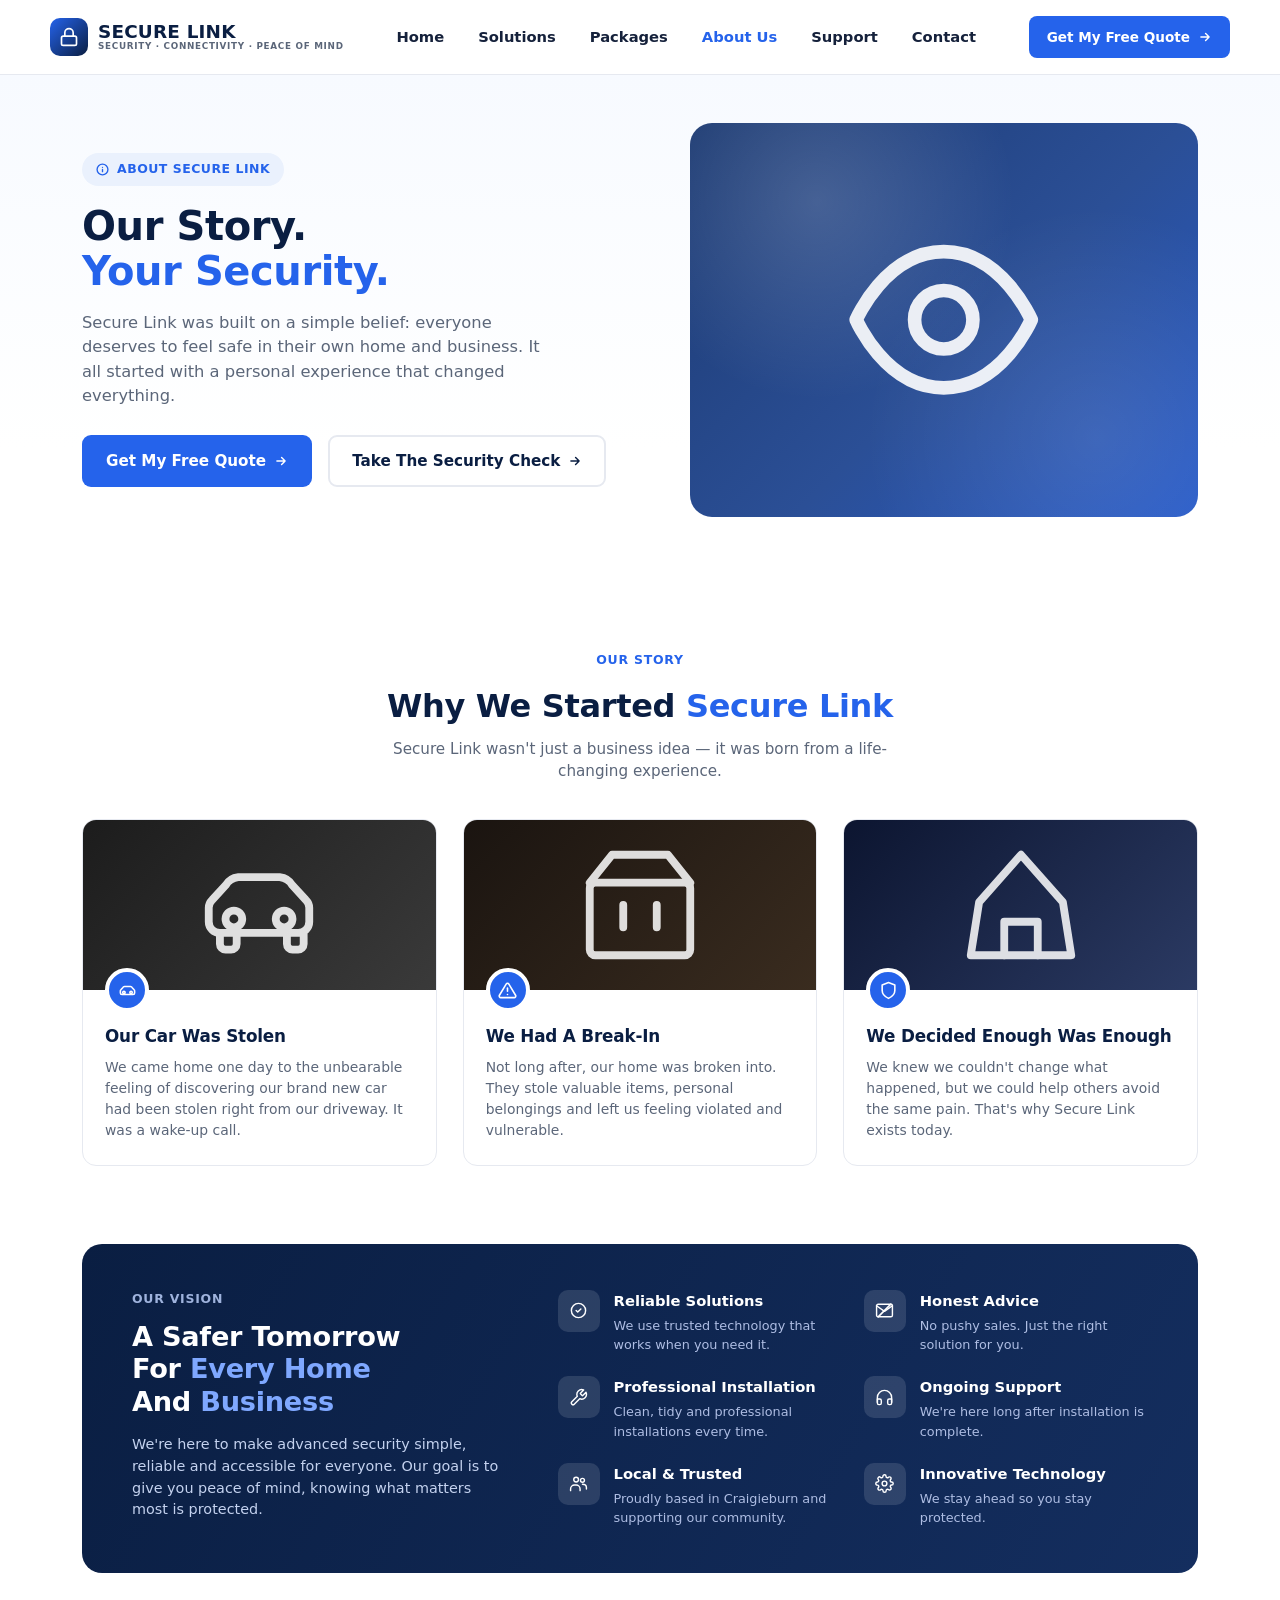
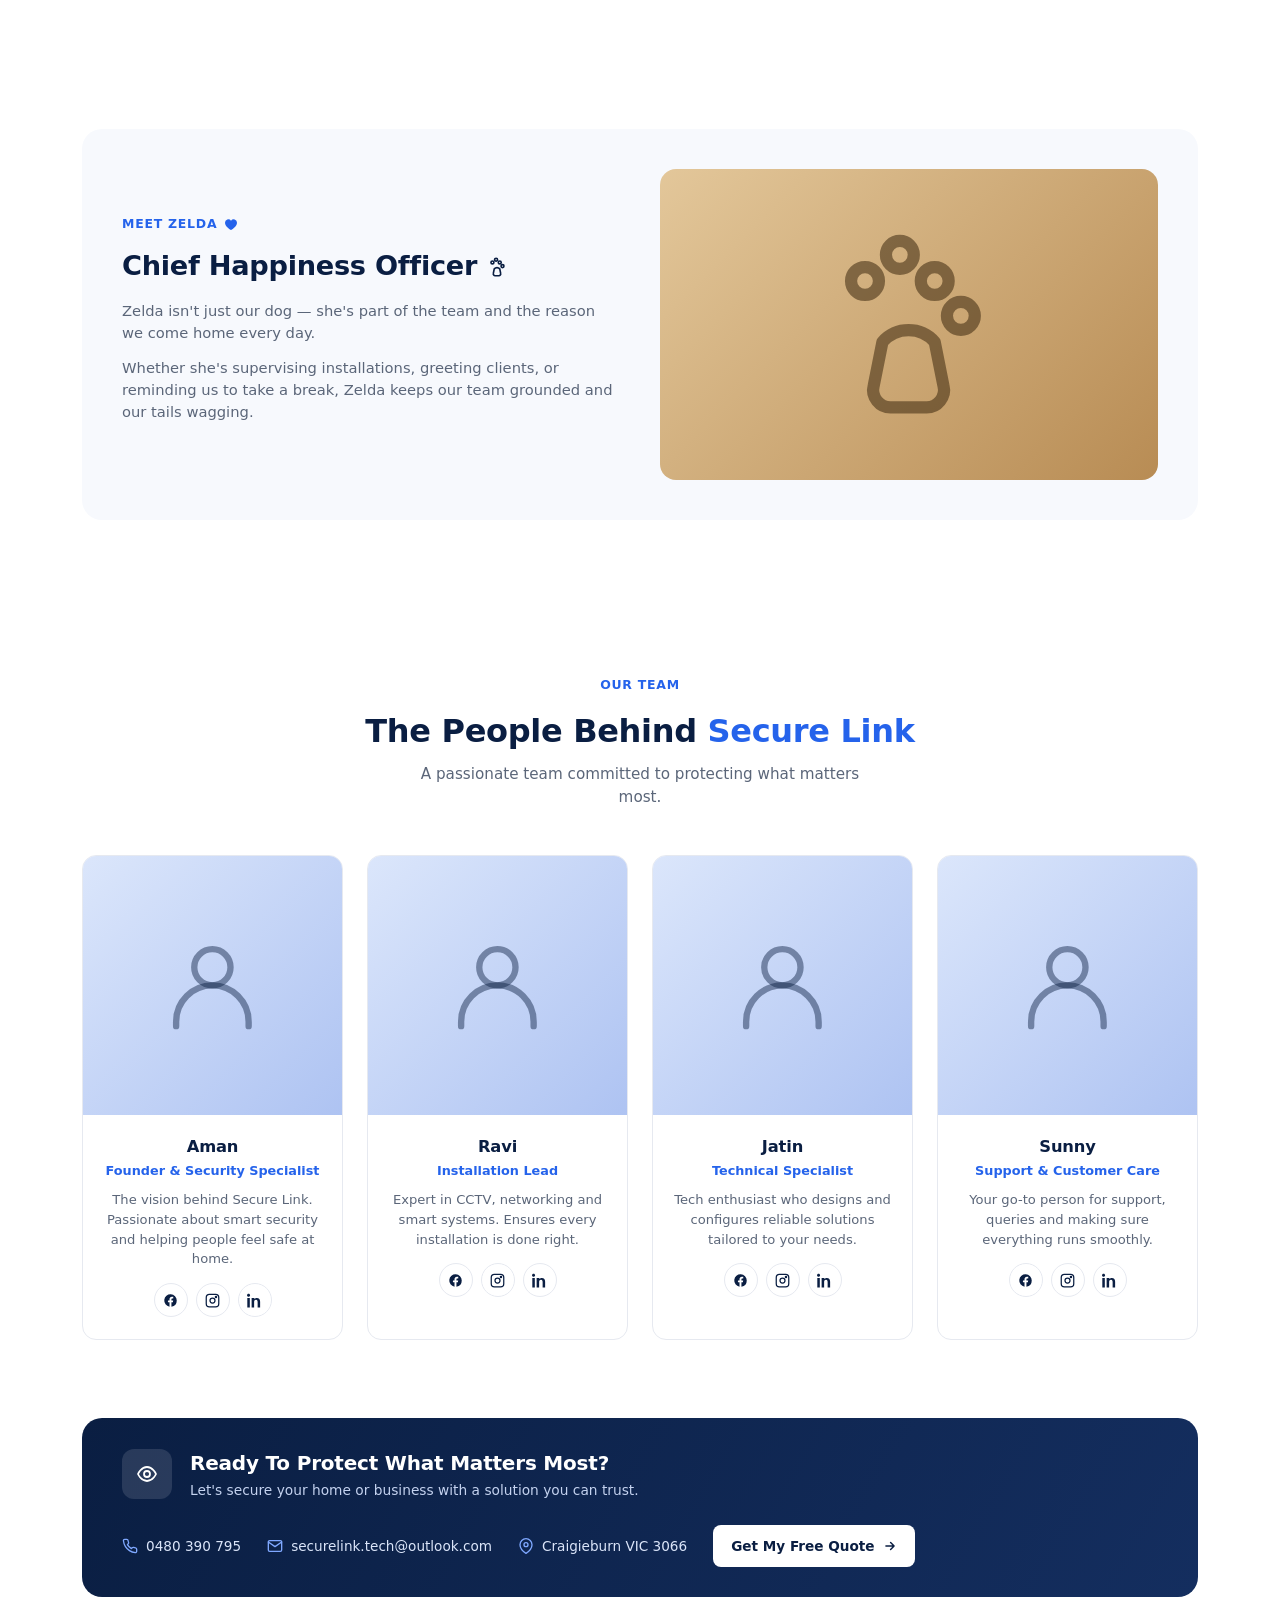
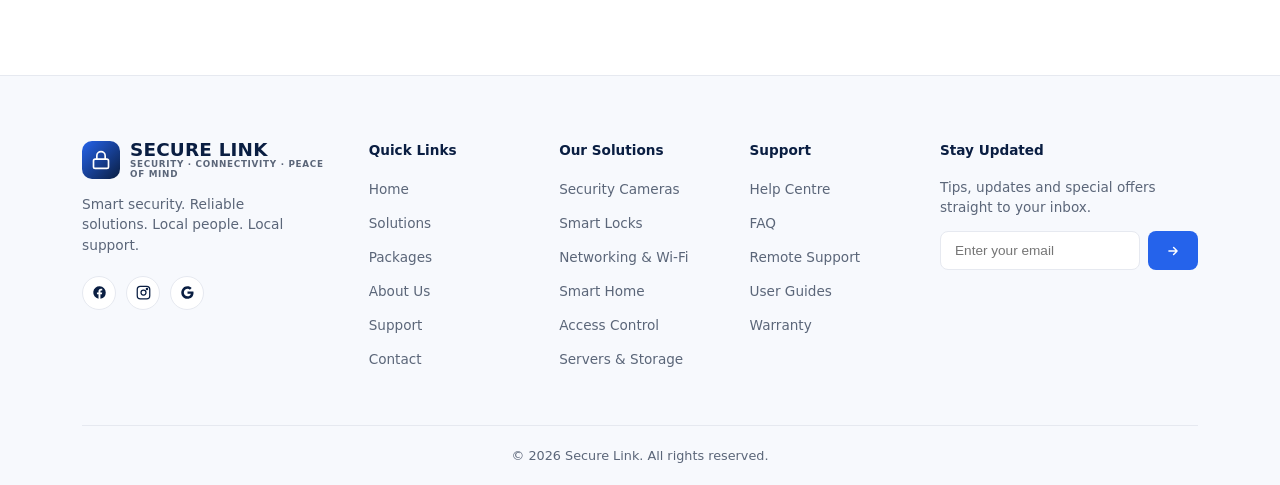
==== about.html @ 90a9308b "Initial commit" ====
<!DOCTYPE html>
<html lang="en">
<head>
<meta charset="UTF-8">
<meta name="viewport" content="width=device-width, initial-scale=1.0">
<title>About Us — Secure Link</title>
<link rel="stylesheet" href="shared.css">
</head>
<body>

<header>
  <div class="container nav">
    <a href="index.html" class="logo">
      <div class="logo-mark">
        <svg viewBox="0 0 24 24" fill="none" stroke="currentColor" stroke-width="2" stroke-linecap="round" stroke-linejoin="round"><rect x="3" y="11" width="18" height="11" rx="2"/><path d="M7 11V7a5 5 0 0 1 10 0v4"/></svg>
      </div>
      <div class="logo-text-wrap">
        <div class="logo-text">SECURE LINK</div>
        <div class="logo-sub">Security · Connectivity · Peace of Mind</div>
      </div>
    </a>
    <nav class="nav-links">
      <a href="index.html">Home</a>
      <a href="index.html#solutions">Solutions</a>
      <a href="packages.html">Packages</a>
      <a href="about.html" class="active">About Us</a>
      <a href="contact.html">Support</a>
      <a href="contact.html">Contact</a>
    </nav>
    <div class="nav-cta">
      <a href="contact.html" class="btn btn-primary btn-sm">
        Get My Free Quote
        <svg viewBox="0 0 24 24" fill="none" stroke="currentColor" stroke-width="2.5" stroke-linecap="round" stroke-linejoin="round"><path d="M5 12h14M13 6l6 6-6 6"/></svg>
      </a>
      <button class="menu-toggle" aria-label="Open menu">
        <svg viewBox="0 0 24 24" fill="none" stroke="currentColor" stroke-width="2" stroke-linecap="round" stroke-linejoin="round"><path d="M3 6h18M3 12h18M3 18h18"/></svg>
      </button>
    </div>
  </div>
</header>

<section class="subhero">
  <div class="container subhero-grid">
    <div>
      <span class="eyebrow">
        <svg width="13" height="13" viewBox="0 0 24 24" fill="none" stroke="currentColor" stroke-width="2.5" stroke-linecap="round" stroke-linejoin="round"><circle cx="12" cy="12" r="10"/><path d="M12 16v-4M12 8h.01"/></svg>
        About Secure Link
      </span>
      <h1>Our Story.<br><span class="accent">Your Security.</span></h1>
      <p>Secure Link was built on a simple belief: everyone deserves to feel safe in their own home and business. It all started with a personal experience that changed everything.</p>
      <div class="subhero-ctas">
        <a href="contact.html" class="btn btn-primary">
          Get My Free Quote
          <svg viewBox="0 0 24 24" fill="none" stroke="currentColor" stroke-width="2.5" stroke-linecap="round" stroke-linejoin="round"><path d="M5 12h14M13 6l6 6-6 6"/></svg>
        </a>
        <a href="contact.html" class="btn btn-outline">
          Take The Security Check
          <svg viewBox="0 0 24 24" fill="none" stroke="currentColor" stroke-width="2.5" stroke-linecap="round" stroke-linejoin="round"><path d="M5 12h14M13 6l6 6-6 6"/></svg>
        </a>
      </div>
    </div>
    <div class="hero-img-visual">
      <svg viewBox="0 0 24 24" fill="none" stroke="currentColor" stroke-width="1.4" stroke-linecap="round" stroke-linejoin="round"><circle cx="12" cy="12" r="3"/><path d="M3 12s3-7 9-7 9 7 9 7-3 7-9 7-9-7-9-7z"/></svg>
    </div>
  </div>
</section>

<section class="section section-tight">
  <div class="container">
    <div class="section-head">
      <div class="mascot-eyebrow" style="justify-content:center;">Our Story</div>
      <h2>Why We Started <span class="accent">Secure Link</span></h2>
      <p style="color:var(--muted); font-size:.95rem; max-width:560px; margin:8px auto 0;">Secure Link wasn't just a business idea — it was born from a life-changing experience.</p>
    </div>
    <div class="story-grid">

      <div class="story-card">
        <div class="story-thumb" style="--s1:#1c1c1c;--s2:#3a3a3a;">
          <svg viewBox="0 0 24 24" fill="none" stroke="#fff" stroke-width="1.4" stroke-linecap="round" stroke-linejoin="round" style="opacity:.85;"><path d="M5 17h14M5 17a2 2 0 0 1-2-2v-2.5c0-.5.2-1 .6-1.4L6 8.5A3 3 0 0 1 8.3 7h7.4a3 3 0 0 1 2.3 1.5l2.4 2.6c.4.4.6.9.6 1.4V15a2 2 0 0 1-2 2M5 17v2a1 1 0 0 0 1 1h1a1 1 0 0 0 1-1v-2m9 0v2a1 1 0 0 0 1 1h1a1 1 0 0 0 1-1v-2"/><circle cx="7.5" cy="14.5" r="1.5"/><circle cx="16.5" cy="14.5" r="1.5"/></svg>
          <div class="story-icon"><svg viewBox="0 0 24 24" fill="none" stroke="#fff" stroke-width="2" stroke-linecap="round" stroke-linejoin="round"><path d="M5 17h14M5 17a2 2 0 0 1-2-2v-2.5c0-.5.2-1 .6-1.4L6 8.5A3 3 0 0 1 8.3 7h7.4a3 3 0 0 1 2.3 1.5l2.4 2.6c.4.4.6.9.6 1.4V15a2 2 0 0 1-2 2"/><circle cx="7.5" cy="14.5" r="1.5"/><circle cx="16.5" cy="14.5" r="1.5"/></svg></div>
        </div>
        <div class="story-body">
          <h3>Our Car Was Stolen</h3>
          <p>We came home one day to the unbearable feeling of discovering our brand new car had been stolen right from our driveway. It was a wake-up call.</p>
        </div>
      </div>

      <div class="story-card">
        <div class="story-thumb" style="--s1:#1a1410;--s2:#3a2c1f;">
          <svg viewBox="0 0 24 24" fill="none" stroke="#fff" stroke-width="1.4" stroke-linecap="round" stroke-linejoin="round" style="opacity:.85;"><rect x="3" y="8" width="18" height="13" rx="1"/><path d="M3 8l4-5h10l4 5M9 12v4M15 12v4"/></svg>
          <div class="story-icon"><svg viewBox="0 0 24 24" fill="none" stroke="#fff" stroke-width="2" stroke-linecap="round" stroke-linejoin="round"><path d="M10.29 3.86L1.82 18a2 2 0 0 0 1.71 3h16.94a2 2 0 0 0 1.71-3L13.71 3.86a2 2 0 0 0-3.42 0z"/><line x1="12" y1="9" x2="12" y2="13"/><line x1="12" y1="17" x2="12.01" y2="17"/></svg></div>
        </div>
        <div class="story-body">
          <h3>We Had A Break-In</h3>
          <p>Not long after, our home was broken into. They stole valuable items, personal belongings and left us feeling violated and vulnerable.</p>
        </div>
      </div>

      <div class="story-card">
        <div class="story-thumb" style="--s1:#0c1530;--s2:#2b3a63;">
          <svg viewBox="0 0 24 24" fill="none" stroke="#fff" stroke-width="1.4" stroke-linecap="round" stroke-linejoin="round" style="opacity:.85;"><path d="M3 21l1.5-9.5L12 3l7.5 8.5L21 21H3z"/><path d="M9 21v-6h6v6"/></svg>
          <div class="story-icon"><svg viewBox="0 0 24 24" fill="none" stroke="#fff" stroke-width="2" stroke-linecap="round" stroke-linejoin="round"><path d="M12 22s8-4 8-10V5l-8-3-8 3v7c0 6 8 10 8 10z"/></svg></div>
        </div>
        <div class="story-body">
          <h3>We Decided Enough Was Enough</h3>
          <p>We knew we couldn't change what happened, but we could help others avoid the same pain. That's why Secure Link exists today.</p>
        </div>
      </div>

    </div>
  </div>
</section>

<section class="section" style="padding-top:0;">
  <div class="container">
    <div class="vision-banner">
      <div>
        <div class="vision-eyebrow">Our Vision</div>
        <h2>A Safer Tomorrow<br>For <span class="accent">Every Home</span><br>And <span class="accent">Business</span></h2>
        <p>We're here to make advanced security simple, reliable and accessible for everyone. Our goal is to give you peace of mind, knowing what matters most is protected.</p>
      </div>
      <div class="vision-list">
        <div class="vision-item">
          <div class="vision-icon"><svg viewBox="0 0 24 24" fill="none" stroke="currentColor" stroke-width="1.8" stroke-linecap="round" stroke-linejoin="round"><path d="M9 12l2 2 4-4M21 12c0 4.97-4.03 9-9 9s-9-4.03-9-9 4.03-9 9-9 9 4.03 9 9z"/></svg></div>
          <div><h4>Reliable Solutions</h4><p>We use trusted technology that works when you need it.</p></div>
        </div>
        <div class="vision-item">
          <div class="vision-icon"><svg viewBox="0 0 24 24" fill="none" stroke="currentColor" stroke-width="1.8" stroke-linecap="round" stroke-linejoin="round"><path d="M4 4h16c1.1 0 2 .9 2 2v12c0 1.1-.9 2-2 2H4c-1.1 0-2-.9-2-2V6c0-1.1.9-2 2-2z"/><path d="m22 6-10 7L2 6"/><line x1="4" y1="20" x2="20" y2="4" stroke-width="2"/></svg></div>
          <div><h4>Honest Advice</h4><p>No pushy sales. Just the right solution for you.</p></div>
        </div>
        <div class="vision-item">
          <div class="vision-icon"><svg viewBox="0 0 24 24" fill="none" stroke="currentColor" stroke-width="1.8" stroke-linecap="round" stroke-linejoin="round"><path d="M14.7 6.3a1 1 0 0 0 0 1.4l1.6 1.6a1 1 0 0 0 1.4 0l3.77-3.77a6 6 0 0 1-7.94 7.94l-6.91 6.91a2.12 2.12 0 0 1-3-3l6.91-6.91a6 6 0 0 1 7.94-7.94l-3.76 3.76z"/></svg></div>
          <div><h4>Professional Installation</h4><p>Clean, tidy and professional installations every time.</p></div>
        </div>
        <div class="vision-item">
          <div class="vision-icon"><svg viewBox="0 0 24 24" fill="none" stroke="currentColor" stroke-width="1.8" stroke-linecap="round" stroke-linejoin="round"><path d="M3 18v-6a9 9 0 0 1 18 0v6"/><path d="M21 19a2 2 0 0 1-2 2h-1a2 2 0 0 1-2-2v-3a2 2 0 0 1 2-2h3zM3 19a2 2 0 0 0 2 2h1a2 2 0 0 0 2-2v-3a2 2 0 0 0-2-2H3z"/></svg></div>
          <div><h4>Ongoing Support</h4><p>We're here long after installation is complete.</p></div>
        </div>
        <div class="vision-item">
          <div class="vision-icon"><svg viewBox="0 0 24 24" fill="none" stroke="currentColor" stroke-width="1.8" stroke-linecap="round" stroke-linejoin="round"><circle cx="9" cy="7" r="3"/><path d="M2 21v-2a5 5 0 0 1 5-5h2a5 5 0 0 1 5 5v2"/><circle cx="17" cy="8" r="2.5"/><path d="M17 13c2.5 0 5 1.5 5 4v2"/></svg></div>
          <div><h4>Local &amp; Trusted</h4><p>Proudly based in Craigieburn and supporting our community.</p></div>
        </div>
        <div class="vision-item">
          <div class="vision-icon"><svg viewBox="0 0 24 24" fill="none" stroke="currentColor" stroke-width="1.8" stroke-linecap="round" stroke-linejoin="round"><circle cx="12" cy="12" r="3"/><path d="M19.4 15a1.65 1.65 0 0 0 .33 1.82l.06.06a2 2 0 1 1-2.83 2.83l-.06-.06a1.65 1.65 0 0 0-1.82-.33 1.65 1.65 0 0 0-1 1.51V21a2 2 0 0 1-4 0v-.09A1.65 1.65 0 0 0 9 19.4a1.65 1.65 0 0 0-1.82.33l-.06.06a2 2 0 1 1-2.83-2.83l.06-.06a1.65 1.65 0 0 0 .33-1.82 1.65 1.65 0 0 0-1.51-1H3a2 2 0 0 1 0-4h.09A1.65 1.65 0 0 0 4.6 9a1.65 1.65 0 0 0-.33-1.82l-.06-.06a2 2 0 1 1 2.83-2.83l.06.06a1.65 1.65 0 0 0 1.82.33H9a1.65 1.65 0 0 0 1-1.51V3a2 2 0 0 1 4 0v.09a1.65 1.65 0 0 0 1 1.51 1.65 1.65 0 0 0 1.82-.33l.06-.06a2 2 0 1 1 2.83 2.83l-.06.06a1.65 1.65 0 0 0-.33 1.82V9a1.65 1.65 0 0 0 1.51 1H21a2 2 0 0 1 0 4h-.09a1.65 1.65 0 0 0-1.51 1z"/></svg></div>
          <div><h4>Innovative Technology</h4><p>We stay ahead so you stay protected.</p></div>
        </div>
      </div>
    </div>
  </div>
</section>

<section class="section">
  <div class="container">
    <div class="mascot-banner">
      <div>
        <div class="mascot-eyebrow">
          Meet Zelda
          <svg width="16" height="16" viewBox="0 0 24 24" fill="currentColor"><path d="M12 21c-4-2.6-9-6.4-9-11a5 5 0 0 1 9-3 5 5 0 0 1 9 3c0 4.6-5 8.4-9 11z"/></svg>
        </div>
        <h2>Chief Happiness Officer <svg width="22" height="22" viewBox="0 0 24 24" fill="none" stroke="currentColor" stroke-width="1.8" stroke-linecap="round" stroke-linejoin="round" style="vertical-align:-3px;"><circle cx="11" cy="4" r="1.6"/><circle cx="7" cy="7" r="1.6"/><circle cx="15" cy="7" r="1.6"/><circle cx="18" cy="11" r="1.6"/><path d="M9 14a4 4 0 0 1 6 0l1 5a2 2 0 0 1-2 2.5H10A2 2 0 0 1 8 19l1-5z"/></svg></h2>
        <p>Zelda isn't just our dog — she's part of the team and the reason we come home every day.</p>
        <p>Whether she's supervising installations, greeting clients, or reminding us to take a break, Zelda keeps our team grounded and our tails wagging.</p>
      </div>
      <div class="mascot-photo">
        <svg viewBox="0 0 24 24" fill="none" stroke="currentColor" stroke-width="1.4" stroke-linecap="round" stroke-linejoin="round"><circle cx="11" cy="4" r="1.6"/><circle cx="7" cy="7" r="1.6"/><circle cx="15" cy="7" r="1.6"/><circle cx="18" cy="11" r="1.6"/><path d="M9 14a4 4 0 0 1 6 0l1 5a2 2 0 0 1-2 2.5H10A2 2 0 0 1 8 19l1-5z"/></svg>
      </div>
    </div>
  </div>
</section>

<section class="section">
  <div class="container">
    <div class="section-head">
      <div class="mascot-eyebrow" style="justify-content:center;">Our Team</div>
      <h2>The People Behind <span class="accent">Secure Link</span></h2>
      <p style="color:var(--muted); font-size:.95rem; max-width:480px; margin:8px auto 0;">A passionate team committed to protecting what matters most.</p>
    </div>
    <div class="team-grid">

      <div class="team-card">
        <div class="team-photo"><svg viewBox="0 0 24 24" fill="none" stroke="currentColor" stroke-width="1.4" stroke-linecap="round" stroke-linejoin="round"><circle cx="12" cy="8" r="4"/><path d="M4 21v-1a8 8 0 0 1 16 0v1"/></svg></div>
        <div class="team-body">
          <h3>Aman</h3>
          <div class="team-role">Founder &amp; Security Specialist</div>
          <p>The vision behind Secure Link. Passionate about smart security and helping people feel safe at home.</p>
          <div class="team-social">
            <a href="#" class="social-icon" aria-label="Facebook"><svg viewBox="0 0 24 24" fill="currentColor"><path d="M22 12a10 10 0 1 0-11.6 9.9v-7H7.9V12h2.5V9.8c0-2.5 1.5-3.9 3.8-3.9 1.1 0 2.2.2 2.2.2v2.5h-1.3c-1.2 0-1.6.8-1.6 1.6V12h2.8l-.4 2.9h-2.4v7A10 10 0 0 0 22 12z"/></svg></a>
            <a href="#" class="social-icon" aria-label="Instagram"><svg viewBox="0 0 24 24" fill="none" stroke="currentColor" stroke-width="2"><rect x="2" y="2" width="20" height="20" rx="5"/><circle cx="12" cy="12" r="4"/><circle cx="17.5" cy="6.5" r="1"/></svg></a>
            <a href="#" class="social-icon" aria-label="LinkedIn"><svg viewBox="0 0 24 24" fill="currentColor"><path d="M4.98 3.5C4.98 4.88 3.87 6 2.5 6S0 4.88 0 3.5 1.12 1 2.5 1s2.48 1.12 2.48 2.5zM.5 8h4V23h-4V8zm7.5 0h3.8v2.05h.05c.53-1 1.83-2.05 3.77-2.05C19.5 8 21 10.2 21 13.9V23h-4v-7.9c0-1.9-.03-4.3-2.6-4.3-2.6 0-3 2-3 4.15V23h-4V8z"/></svg></a>
          </div>
        </div>
      </div>

      <div class="team-card">
        <div class="team-photo"><svg viewBox="0 0 24 24" fill="none" stroke="currentColor" stroke-width="1.4" stroke-linecap="round" stroke-linejoin="round"><circle cx="12" cy="8" r="4"/><path d="M4 21v-1a8 8 0 0 1 16 0v1"/></svg></div>
        <div class="team-body">
          <h3>Ravi</h3>
          <div class="team-role">Installation Lead</div>
          <p>Expert in CCTV, networking and smart systems. Ensures every installation is done right.</p>
          <div class="team-social">
            <a href="#" class="social-icon" aria-label="Facebook"><svg viewBox="0 0 24 24" fill="currentColor"><path d="M22 12a10 10 0 1 0-11.6 9.9v-7H7.9V12h2.5V9.8c0-2.5 1.5-3.9 3.8-3.9 1.1 0 2.2.2 2.2.2v2.5h-1.3c-1.2 0-1.6.8-1.6 1.6V12h2.8l-.4 2.9h-2.4v7A10 10 0 0 0 22 12z"/></svg></a>
            <a href="#" class="social-icon" aria-label="Instagram"><svg viewBox="0 0 24 24" fill="none" stroke="currentColor" stroke-width="2"><rect x="2" y="2" width="20" height="20" rx="5"/><circle cx="12" cy="12" r="4"/><circle cx="17.5" cy="6.5" r="1"/></svg></a>
            <a href="#" class="social-icon" aria-label="LinkedIn"><svg viewBox="0 0 24 24" fill="currentColor"><path d="M4.98 3.5C4.98 4.88 3.87 6 2.5 6S0 4.88 0 3.5 1.12 1 2.5 1s2.48 1.12 2.48 2.5zM.5 8h4V23h-4V8zm7.5 0h3.8v2.05h.05c.53-1 1.83-2.05 3.77-2.05C19.5 8 21 10.2 21 13.9V23h-4v-7.9c0-1.9-.03-4.3-2.6-4.3-2.6 0-3 2-3 4.15V23h-4V8z"/></svg></a>
          </div>
        </div>
      </div>

      <div class="team-card">
        <div class="team-photo"><svg viewBox="0 0 24 24" fill="none" stroke="currentColor" stroke-width="1.4" stroke-linecap="round" stroke-linejoin="round"><circle cx="12" cy="8" r="4"/><path d="M4 21v-1a8 8 0 0 1 16 0v1"/></svg></div>
        <div class="team-body">
          <h3>Jatin</h3>
          <div class="team-role">Technical Specialist</div>
          <p>Tech enthusiast who designs and configures reliable solutions tailored to your needs.</p>
          <div class="team-social">
            <a href="#" class="social-icon" aria-label="Facebook"><svg viewBox="0 0 24 24" fill="currentColor"><path d="M22 12a10 10 0 1 0-11.6 9.9v-7H7.9V12h2.5V9.8c0-2.5 1.5-3.9 3.8-3.9 1.1 0 2.2.2 2.2.2v2.5h-1.3c-1.2 0-1.6.8-1.6 1.6V12h2.8l-.4 2.9h-2.4v7A10 10 0 0 0 22 12z"/></svg></a>
            <a href="#" class="social-icon" aria-label="Instagram"><svg viewBox="0 0 24 24" fill="none" stroke="currentColor" stroke-width="2"><rect x="2" y="2" width="20" height="20" rx="5"/><circle cx="12" cy="12" r="4"/><circle cx="17.5" cy="6.5" r="1"/></svg></a>
            <a href="#" class="social-icon" aria-label="LinkedIn"><svg viewBox="0 0 24 24" fill="currentColor"><path d="M4.98 3.5C4.98 4.88 3.87 6 2.5 6S0 4.88 0 3.5 1.12 1 2.5 1s2.48 1.12 2.48 2.5zM.5 8h4V23h-4V8zm7.5 0h3.8v2.05h.05c.53-1 1.83-2.05 3.77-2.05C19.5 8 21 10.2 21 13.9V23h-4v-7.9c0-1.9-.03-4.3-2.6-4.3-2.6 0-3 2-3 4.15V23h-4V8z"/></svg></a>
          </div>
        </div>
      </div>

      <div class="team-card">
        <div class="team-photo"><svg viewBox="0 0 24 24" fill="none" stroke="currentColor" stroke-width="1.4" stroke-linecap="round" stroke-linejoin="round"><circle cx="12" cy="8" r="4"/><path d="M4 21v-1a8 8 0 0 1 16 0v1"/></svg></div>
        <div class="team-body">
          <h3>Sunny</h3>
          <div class="team-role">Support &amp; Customer Care</div>
          <p>Your go-to person for support, queries and making sure everything runs smoothly.</p>
          <div class="team-social">
            <a href="#" class="social-icon" aria-label="Facebook"><svg viewBox="0 0 24 24" fill="currentColor"><path d="M22 12a10 10 0 1 0-11.6 9.9v-7H7.9V12h2.5V9.8c0-2.5 1.5-3.9 3.8-3.9 1.1 0 2.2.2 2.2.2v2.5h-1.3c-1.2 0-1.6.8-1.6 1.6V12h2.8l-.4 2.9h-2.4v7A10 10 0 0 0 22 12z"/></svg></a>
            <a href="#" class="social-icon" aria-label="Instagram"><svg viewBox="0 0 24 24" fill="none" stroke="currentColor" stroke-width="2"><rect x="2" y="2" width="20" height="20" rx="5"/><circle cx="12" cy="12" r="4"/><circle cx="17.5" cy="6.5" r="1"/></svg></a>
            <a href="#" class="social-icon" aria-label="LinkedIn"><svg viewBox="0 0 24 24" fill="currentColor"><path d="M4.98 3.5C4.98 4.88 3.87 6 2.5 6S0 4.88 0 3.5 1.12 1 2.5 1s2.48 1.12 2.48 2.5zM.5 8h4V23h-4V8zm7.5 0h3.8v2.05h.05c.53-1 1.83-2.05 3.77-2.05C19.5 8 21 10.2 21 13.9V23h-4v-7.9c0-1.9-.03-4.3-2.6-4.3-2.6 0-3 2-3 4.15V23h-4V8z"/></svg></a>
          </div>
        </div>
      </div>

    </div>
  </div>
</section>

<section class="section" style="padding-top:0;">
  <div class="container">
    <div class="strip-banner">
      <div class="strip-left">
        <div class="strip-icon">
          <svg viewBox="0 0 24 24" fill="none" stroke="currentColor" stroke-width="1.8" stroke-linecap="round" stroke-linejoin="round"><circle cx="12" cy="12" r="3"/><path d="M3 12s3-7 9-7 9 7 9 7-3 7-9 7-9-7-9-7z"/></svg>
        </div>
        <div>
          <h2>Ready To Protect What Matters Most?</h2>
          <p>Let's secure your home or business with a solution you can trust.</p>
        </div>
      </div>
      <div class="strip-right">
        <span class="strip-contact"><svg viewBox="0 0 24 24" fill="none" stroke="currentColor" stroke-width="2" stroke-linecap="round" stroke-linejoin="round"><path d="M22 16.92v3a2 2 0 0 1-2.18 2 19.79 19.79 0 0 1-8.63-3.07 19.5 19.5 0 0 1-6-6 19.79 19.79 0 0 1-3.07-8.67A2 2 0 0 1 4.11 2h3a2 2 0 0 1 2 1.72c.127.96.362 1.903.7 2.81a2 2 0 0 1-.45 2.11L8.09 9.91a16 16 0 0 0 6 6l1.27-1.27a2 2 0 0 1 2.11-.45c.907.338 1.85.573 2.81.7A2 2 0 0 1 22 16.92z"/></svg> 0480 390 795</span>
        <span class="strip-contact"><svg viewBox="0 0 24 24" fill="none" stroke="currentColor" stroke-width="2" stroke-linecap="round" stroke-linejoin="round"><path d="M4 4h16c1.1 0 2 .9 2 2v12c0 1.1-.9 2-2 2H4c-1.1 0-2-.9-2-2V6c0-1.1.9-2 2-2z"/><path d="m22 6-10 7L2 6"/></svg> securelink.tech@outlook.com</span>
        <span class="strip-contact"><svg viewBox="0 0 24 24" fill="none" stroke="currentColor" stroke-width="2" stroke-linecap="round" stroke-linejoin="round"><path d="M21 10c0 7-9 13-9 13s-9-6-9-13a9 9 0 0 1 18 0z"/><circle cx="12" cy="10" r="3"/></svg> Craigieburn VIC 3066</span>
        <a href="contact.html" class="btn btn-white btn-sm">Get My Free Quote <svg viewBox="0 0 24 24" fill="none" stroke="currentColor" stroke-width="2.5" stroke-linecap="round" stroke-linejoin="round"><path d="M5 12h14M13 6l6 6-6 6"/></svg></a>
      </div>
    </div>
  </div>
</section>

<footer>
  <div class="container">
    <div class="footer-grid">
      <div class="footer-brand">
        <div class="footer-logo">
          <div class="logo-mark">
            <svg viewBox="0 0 24 24" fill="none" stroke="currentColor" stroke-width="2" stroke-linecap="round" stroke-linejoin="round"><rect x="3" y="11" width="18" height="11" rx="2"/><path d="M7 11V7a5 5 0 0 1 10 0v4"/></svg>
          </div>
          <div class="logo-text-wrap">
            <div class="logo-text">SECURE LINK</div>
            <div class="logo-sub">Security · Connectivity · Peace of Mind</div>
          </div>
        </div>
        <p>Smart security. Reliable solutions. Local people. Local support.</p>
        <div class="social-row">
          <a href="#" class="social-icon" aria-label="Facebook"><svg viewBox="0 0 24 24" fill="currentColor"><path d="M22 12a10 10 0 1 0-11.6 9.9v-7H7.9V12h2.5V9.8c0-2.5 1.5-3.9 3.8-3.9 1.1 0 2.2.2 2.2.2v2.5h-1.3c-1.2 0-1.6.8-1.6 1.6V12h2.8l-.4 2.9h-2.4v7A10 10 0 0 0 22 12z"/></svg></a>
          <a href="#" class="social-icon" aria-label="Instagram"><svg viewBox="0 0 24 24" fill="none" stroke="currentColor" stroke-width="2"><rect x="2" y="2" width="20" height="20" rx="5"/><circle cx="12" cy="12" r="4"/><circle cx="17.5" cy="6.5" r="1"/></svg></a>
          <a href="#" class="social-icon" aria-label="Google"><svg viewBox="0 0 24 24" fill="currentColor"><path d="M21.6 12.2c0-.7-.1-1.4-.2-2H12v3.9h5.4a4.6 4.6 0 0 1-2 3v2.5h3.3c1.9-1.8 3-4.4 3-7.4z"/><path d="M12 22c2.7 0 4.9-.9 6.6-2.4l-3.3-2.5c-.9.6-2 1-3.3 1-2.6 0-4.7-1.7-5.5-4.1H3.1v2.6A10 10 0 0 0 12 22z"/><path d="M6.5 14c-.2-.6-.3-1.3-.3-2s.1-1.4.3-2V7.4H3.1A10 10 0 0 0 2 12c0 1.6.4 3.2 1.1 4.6l3.4-2.6z"/><path d="M12 6c1.5 0 2.8.5 3.8 1.5l2.9-2.9C16.9 2.9 14.7 2 12 2A10 10 0 0 0 3.1 7.4l3.4 2.6C7.3 7.7 9.4 6 12 6z"/></svg></a>
        </div>
      </div>
      <div class="footer-col">
        <h4>Quick Links</h4>
        <ul>
          <li><a href="index.html">Home</a></li>
          <li><a href="index.html#solutions">Solutions</a></li>
          <li><a href="packages.html">Packages</a></li>
          <li><a href="about.html">About Us</a></li>
          <li><a href="contact.html">Support</a></li>
          <li><a href="contact.html">Contact</a></li>
        </ul>
      </div>
      <div class="footer-col">
        <h4>Our Solutions</h4>
        <ul>
          <li><a href="index.html#solutions">Security Cameras</a></li>
          <li><a href="index.html#solutions">Smart Locks</a></li>
          <li><a href="index.html#solutions">Networking &amp; Wi-Fi</a></li>
          <li><a href="index.html#solutions">Smart Home</a></li>
          <li><a href="index.html#solutions">Access Control</a></li>
          <li><a href="index.html#solutions">Servers &amp; Storage</a></li>
        </ul>
      </div>
      <div class="footer-col">
        <h4>Support</h4>
        <ul>
          <li><a href="contact.html">Help Centre</a></li>
          <li><a href="index.html#support">FAQ</a></li>
          <li><a href="contact.html">Remote Support</a></li>
          <li><a href="#">User Guides</a></li>
          <li><a href="#">Warranty</a></li>
        </ul>
      </div>
      <div class="footer-col footer-news">
        <h4>Stay Updated</h4>
        <p>Tips, updates and special offers straight to your inbox.</p>
        <form class="news-form" onsubmit="return false;">
          <input type="email" placeholder="Enter your email" aria-label="Email address">
          <button type="submit" class="btn btn-primary btn-sm">
            <svg viewBox="0 0 24 24" fill="none" stroke="currentColor" stroke-width="2.5" stroke-linecap="round" stroke-linejoin="round"><path d="M5 12h14M13 6l6 6-6 6"/></svg>
          </button>
        </form>
      </div>
    </div>
    <div class="footer-bottom">
      © 2026 Secure Link. All rights reserved.
    </div>
  </div>
</footer>

</body>
</html>
---- shared.css ----
:root{
    --navy:#0a1e42;
    --blue:#2563eb;
    --blue-dark:#1d4ed8;
    --blue-pale:#eaf1fd;
    --ink:#15213b;
    --muted:#5b6679;
    --line:#e6e9f0;
    --bg:#ffffff;
    --radius:14px;
  }
  *{box-sizing:border-box;margin:0;padding:0;}
  html{scroll-behavior:smooth;}
  body{
    font-family:'Segoe UI', system-ui, -apple-system, sans-serif;
    color:var(--ink);
    background:var(--bg);
    line-height:1.5;
  }
  img{display:block;max-width:100%;}
  a{text-decoration:none;color:inherit;}
  ul{list-style:none;}
  .container{
    max-width:1180px;
    margin:0 auto;
    padding:0 32px;
  }
  .eyebrow{
    display:inline-flex;
    align-items:center;
    gap:8px;
    background:var(--blue-pale);
    color:var(--blue);
    font-size:.78rem;
    font-weight:700;
    letter-spacing:.04em;
    padding:7px 14px;
    border-radius:999px;
    margin-bottom:18px;
    text-transform:uppercase;
  }
  h1,h2,h3{
    color:var(--navy);
    font-weight:800;
    letter-spacing:-0.01em;
  }
  .btn{
    display:inline-flex;
    align-items:center;
    gap:8px;
    padding:13px 22px;
    border-radius:9px;
    font-weight:700;
    font-size:.95rem;
    border:2px solid transparent;
    cursor:pointer;
    transition:transform .15s ease, box-shadow .15s ease, background .15s ease;
    white-space:nowrap;
  }
  .btn-primary{
    background:var(--blue);
    color:#fff;
  }
  .btn-primary:hover{background:var(--blue-dark); transform:translateY(-1px); box-shadow:0 8px 20px -8px rgba(37,99,235,.6);}
  .btn-outline{
    background:#fff;
    color:var(--navy);
    border-color:var(--line);
  }
  .btn-outline:hover{border-color:var(--blue); color:var(--blue); transform:translateY(-1px);}
  .btn-white{
    background:#fff;
    color:var(--navy);
  }
  .btn-white:hover{background:#f0f4ff;transform:translateY(-1px);}
  .btn-sm{padding:9px 16px; font-size:.85rem; border-radius:8px;}
  .btn svg{width:14px;height:14px;flex-shrink:0;}

  /* HEADER */
  header{
    position:sticky; top:0; z-index:50;
    background:rgba(255,255,255,.92);
    backdrop-filter:blur(10px);
    border-bottom:1px solid var(--line);
  }
  .nav{
    display:flex;
    align-items:center;
    justify-content:space-between;
    padding:16px 0;
  }
  .logo{display:flex; align-items:center; gap:10px;}
  .logo-mark{
    width:38px;height:38px;border-radius:10px;
    background:linear-gradient(135deg,var(--blue),var(--navy));
    display:flex;align-items:center;justify-content:center;
    flex-shrink:0;
  }
  .logo-mark svg{width:20px;height:20px;color:#fff;}
  .logo-text-wrap{line-height:1.1;}
  .logo-text{font-weight:800; font-size:1.15rem; color:var(--navy); letter-spacing:.01em;}
  .logo-sub{font-size:.55rem; letter-spacing:.08em; color:var(--muted); text-transform:uppercase; font-weight:600;}
  .nav-links{
    display:flex; align-items:center; gap:34px;
  }
  .nav-links a{
    font-size:.92rem; font-weight:600; color:var(--ink);
    transition:color .15s ease;
  }
  .nav-links a:hover{color:var(--blue);}
  .nav-links a.active{color:var(--blue);}
  .nav-cta{display:flex; align-items:center; gap:18px;}
  .menu-toggle{display:none; background:none; border:none; cursor:pointer; padding:6px;}
  .menu-toggle svg{width:26px;height:26px;color:var(--navy);}

  /* HERO */
  .hero{
    padding:64px 0 70px;
    background:linear-gradient(180deg,#f7faff 0%, #ffffff 75%);
  }
  .hero-grid{
    display:grid;
    grid-template-columns:1fr 1fr;
    gap:50px;
    align-items:center;
  }
  .hero h1{
    font-size:2.7rem;
    line-height:1.12;
    margin-bottom:18px;
  }
  .hero h1 .accent{color:var(--blue);}
  .hero p{
    color:var(--muted);
    font-size:1.05rem;
    max-width:480px;
    margin-bottom:30px;
  }
  .hero-ctas{display:flex; align-items:center; gap:16px; flex-wrap:wrap;}
  .hero-note{font-size:.78rem; color:var(--muted); margin-top:10px; padding-left:2px;}
  .hero-visual{
    position:relative;
    border-radius:22px;
    background:linear-gradient(135deg,var(--navy) 0%, #16306b 55%, var(--blue) 130%);
    aspect-ratio:4/3.1;
    overflow:hidden;
    display:flex;align-items:center;justify-content:center;
  }
  .hero-visual::before{
    content:"";
    position:absolute; inset:0;
    background:
      radial-gradient(circle at 25% 20%, rgba(255,255,255,.16), transparent 40%),
      radial-gradient(circle at 80% 80%, rgba(255,255,255,.10), transparent 45%);
  }
  .device-row{
    position:relative;
    display:flex;
    align-items:flex-end;
    gap:18px;
    padding:0 24px;
  }
  .device{
    background:rgba(255,255,255,.08);
    border:1px solid rgba(255,255,255,.18);
    border-radius:16px;
    backdrop-filter:blur(6px);
    display:flex;align-items:center;justify-content:center;
    color:#fff;
  }
  .device svg{width:38%;height:38%;}
  .d1{width:64px;height:64px;}
  .d2{width:78px;height:100px;}
  .d3{width:60px;height:128px;}
  .d4{width:84px;height:150px;}
  .d5{width:68px;height:108px;}

  /* SECTION HEADINGS */
  .section{padding:78px 0;}
  .section-head{text-align:center; margin-bottom:46px;}
  .section-head h2{font-size:2rem; margin-bottom:6px;}
  .section-head h2 .accent{color:var(--blue);}
  .section-tight .section-head{margin-bottom:36px;}
  .alt-bg{background:#f7f9fd;}

  /* SOLUTIONS GRID */
  .solutions-grid{
    display:grid;
    grid-template-columns:repeat(3,1fr);
    gap:26px;
  }
  .sol-card{
    border:1px solid var(--line);
    border-radius:var(--radius);
    overflow:hidden;
    background:#fff;
    transition:box-shadow .2s ease, transform .2s ease;
    display:flex; flex-direction:column;
  }
  .sol-card:hover{box-shadow:0 18px 40px -22px rgba(10,30,66,.25); transform:translateY(-3px);}
  .sol-thumb{
    height:170px;
    background:linear-gradient(135deg,var(--c1,#dbe6fb),var(--c2,#aec3f2));
    position:relative;
    display:flex;align-items:center;justify-content:center;
  }
  .sol-thumb svg{width:64px;height:64px;color:rgba(10,30,66,.55);}
  .sol-body{padding:22px 22px 24px; flex:1; display:flex; flex-direction:column;}
  .sol-icon{
    width:46px;height:46px;border-radius:50%;
    background:var(--blue);
    display:flex;align-items:center;justify-content:center;
    margin-top:-44px; margin-bottom:14px;
    border:4px solid #fff;
    flex-shrink:0;
  }
  .sol-icon svg{width:20px;height:20px;color:#fff;}
  .sol-body h3{font-size:1.12rem; margin-bottom:3px;}
  .sol-tag{color:var(--blue); font-weight:700; font-size:.84rem; margin-bottom:10px;}
  .sol-body p{color:var(--muted); font-size:.88rem; flex:1; margin-bottom:18px;}

  /* WHY CHOOSE */
  .why-grid{
    display:grid;
    grid-template-columns:repeat(6,1fr);
    gap:18px;
  }
  .why-card{
    border:1px solid var(--line);
    border-radius:12px;
    padding:24px 16px;
    text-align:center;
  }
  .why-icon{
    width:46px;height:46px;border-radius:50%;
    background:var(--blue-pale);
    display:flex;align-items:center;justify-content:center;
    margin:0 auto 14px;
  }
  .why-icon svg{width:21px;height:21px;color:var(--blue);}
  .why-card h3{font-size:.92rem; margin-bottom:6px;}
  .why-card p{font-size:.78rem; color:var(--muted);}

  /* HOW IT WORKS */
  .steps{
    display:grid;
    grid-template-columns:repeat(4,1fr);
    gap:0;
    align-items:center;
  }
  .step{
    border:1px solid var(--line);
    border-radius:12px;
    padding:22px 20px;
    display:flex;
    gap:14px;
    align-items:flex-start;
  }
  .step-num{
    width:30px;height:30px;border-radius:50%;
    background:var(--blue);
    color:#fff;
    font-weight:800;
    font-size:.85rem;
    display:flex;align-items:center;justify-content:center;
    flex-shrink:0;
  }
  .step h3{font-size:.92rem; margin-bottom:4px;}
  .step p{font-size:.8rem; color:var(--muted);}
  .step-arrow{
    display:flex; align-items:center; justify-content:center;
  }
  .step-arrow svg{width:20px;height:20px; color:var(--blue);}

  /* FEATURED PROJECTS */
  .projects-grid{
    display:grid;
    grid-template-columns:repeat(3,1fr);
    gap:26px;
  }
  .proj-card{
    border:1px solid var(--line);
    border-radius:var(--radius);
    overflow:hidden;
    background:#fff;
  }
  .proj-thumb{
    height:190px;
    background:linear-gradient(135deg,var(--p1,#0a1e42),var(--p2,#2563eb));
    position:relative;
  }
  .proj-badges{
    position:absolute; bottom:-22px; left:20px;
    display:flex; gap:8px;
  }
  .proj-badge{
    width:40px;height:40px;border-radius:50%;
    background:var(--blue);
    border:3px solid #fff;
    display:flex;align-items:center;justify-content:center;
  }
  .proj-badge svg{width:17px;height:17px;color:#fff;}
  .proj-body{padding:34px 22px 24px;}
  .proj-body h3{font-size:1.08rem; margin-bottom:3px;}
  .proj-tag{color:var(--blue); font-weight:700; font-size:.82rem; margin-bottom:10px;}
  .proj-body p{color:var(--muted); font-size:.87rem; margin-bottom:18px;}

  /* FAQ */
  .faq-grid{
    display:grid;
    grid-template-columns:repeat(2,1fr);
    gap:16px;
  }
  .faq-item{
    border:1px solid var(--line);
    border-radius:12px;
    padding:20px 22px;
  }
  .faq-q{
    display:flex; align-items:flex-start; gap:12px;
    cursor:pointer;
    font-weight:700;
    font-size:.95rem;
  }
  .faq-q-icon{
    width:24px;height:24px;border-radius:50%;
    background:var(--blue-pale);
    color:var(--blue);
    flex-shrink:0;
    display:flex;align-items:center;justify-content:center;
    font-size:.78rem;
    font-weight:800;
  }
  .faq-item p{
    font-size:.86rem; color:var(--muted);
    margin:10px 0 0 36px;
  }

  /* CTA BANNER */
  .cta-banner{
    background:linear-gradient(120deg,var(--navy),#142e5f);
    border-radius:20px;
    padding:42px 46px;
    display:flex;
    align-items:center;
    justify-content:space-between;
    gap:30px;
    color:#fff;
  }
  .cta-left{display:flex; align-items:center; gap:22px;}
  .cta-icon{
    width:60px;height:60px;border-radius:14px;
    background:rgba(255,255,255,.12);
    display:flex;align-items:center;justify-content:center;
    flex-shrink:0;
  }
  .cta-icon svg{width:28px;height:28px;color:#fff;}
  .cta-banner h2{color:#fff; font-size:1.5rem; margin-bottom:4px;}
  .cta-banner h2 .accent{color:#7fa8ff;}
  .cta-banner p{color:#c4d2ef; font-size:.92rem; max-width:420px;}
  .cta-right{text-align:center; flex-shrink:0;}
  .cta-right small{display:block; color:#9fb3dd; font-size:.74rem; margin-top:8px;}

  /* FOOTER */
  footer{background:#f7f9fd; padding-top:64px; border-top:1px solid var(--line);}
  .footer-grid{
    display:grid;
    grid-template-columns:1.6fr 1fr 1fr 1fr 1.3fr;
    gap:30px;
    padding-bottom:44px;
  }
  .footer-brand p{color:var(--muted); font-size:.86rem; margin-top:14px; max-width:230px;}
  .footer-logo{display:flex; align-items:center; gap:10px; margin-bottom:4px;}
  .social-row{display:flex; gap:10px; margin-top:20px;}
  .social-icon{
    width:34px;height:34px;border-radius:50%;
    background:#fff; border:1px solid var(--line);
    display:flex;align-items:center;justify-content:center;
  }
  .social-icon svg{width:15px;height:15px; color:var(--navy);}
  .footer-col h4{font-size:.85rem; color:var(--navy); margin-bottom:16px;}
  .footer-col ul li{margin-bottom:10px;}
  .footer-col ul li a{font-size:.85rem; color:var(--muted); transition:color .15s ease;}
  .footer-col ul li a:hover{color:var(--blue);}
  .footer-news p{font-size:.85rem; color:var(--muted); margin-bottom:14px;}
  .news-form{display:flex; gap:8px;}
  .news-form input{
    flex:1; min-width:0;
    padding:11px 14px;
    border-radius:8px;
    border:1px solid var(--line);
    font-size:.85rem;
  }
  .news-form input:focus{outline:2px solid var(--blue); outline-offset:1px;}
  .footer-bottom{
    border-top:1px solid var(--line);
    padding:20px 0;
    text-align:center;
    font-size:.8rem;
    color:var(--muted);
  }

  /* ===== SHARED COMPONENTS (Packages / About / Contact) ===== */

  /* Hero image placeholder (replaces photographic hero on inner pages) */
  .hero-img-visual{
    position:relative;
    border-radius:22px;
    overflow:hidden;
    aspect-ratio:4/3.1;
    background:linear-gradient(135deg,#1c3a72 0%, #2b4f96 55%, #2563eb 130%);
    display:flex;align-items:center;justify-content:center;
  }
  .hero-img-visual::before{
    content:"";
    position:absolute; inset:0;
    background:
      radial-gradient(circle at 25% 20%, rgba(255,255,255,.16), transparent 40%),
      radial-gradient(circle at 80% 80%, rgba(255,255,255,.10), transparent 45%);
  }
  .hero-img-visual svg{position:relative; width:46%; color:rgba(255,255,255,.9);}

  /* Page sub-hero (smaller hero used on Packages/About/Contact) */
  .subhero{padding:48px 0 56px; background:linear-gradient(180deg,#f7faff 0%, #ffffff 75%);}
  .subhero-grid{display:grid; grid-template-columns:1.1fr 1fr; gap:50px; align-items:center;}
  .subhero h1{font-size:2.5rem; line-height:1.14; margin-bottom:16px;}
  .subhero h1 .accent{color:var(--blue);}
  .subhero p{color:var(--muted); font-size:1.02rem; max-width:480px; margin-bottom:26px;}
  .subhero-ctas{display:flex; align-items:center; gap:16px; flex-wrap:wrap;}
  .subhero-pills{display:flex; gap:14px; flex-wrap:wrap; margin-top:28px;}
  .subhero-pill{
    display:flex; align-items:center; gap:10px;
    border:1px solid var(--line); border-radius:10px;
    padding:11px 16px; font-size:.82rem; flex:1; min-width:190px;
  }
  .subhero-pill .pill-icon{
    width:32px;height:32px;border-radius:8px; background:var(--blue-pale);
    display:flex;align-items:center;justify-content:center; flex-shrink:0;
  }
  .subhero-pill .pill-icon svg{width:16px;height:16px;color:var(--blue);}
  .subhero-pill strong{display:block; color:var(--navy); font-size:.84rem;}
  .subhero-pill span{color:var(--muted); font-size:.78rem;}

  /* PACKAGES: pricing cards */
  .pricing-grid{display:grid; grid-template-columns:repeat(4,1fr); gap:22px; align-items:stretch;}
  .price-card{
    border:1px solid var(--line); border-radius:var(--radius);
    background:#fff; padding:26px 24px 24px; display:flex; flex-direction:column;
    position:relative;
  }
  .price-card.popular{border:2px solid var(--blue); box-shadow:0 18px 40px -22px rgba(37,99,235,.35);}
  .popular-tag{
    position:absolute; top:-13px; left:50%; transform:translateX(-50%);
    background:var(--blue); color:#fff; font-size:.68rem; font-weight:800;
    letter-spacing:.05em; text-transform:uppercase; padding:5px 14px; border-radius:999px;
    white-space:nowrap;
  }
  .price-card-head{display:flex; align-items:flex-start; justify-content:space-between; margin-bottom:4px;}
  .price-num{
    width:30px;height:30px;border-radius:50%; flex-shrink:0;
    background:var(--blue-pale); color:var(--blue); font-weight:800; font-size:.82rem;
    display:flex;align-items:center;justify-content:center;
  }
  .price-card h3{font-size:1.05rem; margin-bottom:2px;}
  .price-tag{color:var(--muted); font-size:.8rem; margin-bottom:16px;}
  .price-thumb{
    height:120px; border-radius:10px; margin-bottom:18px;
    background:linear-gradient(135deg,var(--c1,#dfe9fc),var(--c2,#aac1ef));
    display:flex;align-items:center;justify-content:center;
  }
  .price-thumb svg{width:46%; height:46%; color:rgba(10,30,66,.55);}
  .price-features{margin-bottom:18px; flex:1;}
  .price-features li{
    display:flex; gap:8px; align-items:flex-start;
    font-size:.84rem; color:var(--ink); margin-bottom:9px; line-height:1.35;
  }
  .price-features li svg{width:15px;height:15px; color:var(--blue); flex-shrink:0; margin-top:2px;}
  .price-ideal{
    background:#f7f9fd; border-radius:9px; padding:11px 13px; margin-bottom:18px;
  }
  .price-ideal strong{display:block; font-size:.74rem; color:var(--navy); margin-bottom:3px;}
  .price-ideal span{font-size:.78rem; color:var(--muted);}
  .price-from{font-size:.76rem; color:var(--muted); margin-bottom:2px;}
  .price-amount{font-size:1.7rem; font-weight:800; color:var(--navy); margin-bottom:14px;}

  /* Business banner */
  .biz-banner{
    display:grid; grid-template-columns:.9fr 1.4fr 1fr;
    border:1px solid var(--line); border-radius:var(--radius); overflow:hidden;
  }
  .biz-photo{background:linear-gradient(135deg,#1a2f57,#3a557f); min-height:230px; position:relative;}
  .biz-mid{padding:28px 30px;}
  .biz-mid h3{font-size:1.2rem; margin-bottom:2px;}
  .biz-mid .sol-tag{margin-bottom:16px;}
  .biz-cols{display:grid; grid-template-columns:1fr 1fr; gap:18px;}
  .biz-cols h4{font-size:.78rem; color:var(--navy); text-transform:uppercase; letter-spacing:.03em; margin-bottom:10px;}
  .biz-cols ul li{display:flex; gap:7px; align-items:flex-start; font-size:.82rem; color:var(--muted); margin-bottom:8px;}
  .biz-cols ul li svg{width:13px;height:13px; color:var(--blue); flex-shrink:0; margin-top:3px;}
  .biz-quote{background:var(--blue-pale); padding:28px 28px; display:flex; flex-direction:column; justify-content:center;}
  .biz-quote-icon{width:38px;height:38px; margin-bottom:12px; color:var(--blue);}
  .biz-quote h3{font-size:1.1rem; margin-bottom:8px;}
  .biz-quote p{font-size:.85rem; color:var(--muted); margin-bottom:18px;}

  /* Add-ons grid */
  .addons-grid{display:grid; grid-template-columns:repeat(5,1fr); gap:16px;}
  .addon-card{
    border:1px solid var(--line); border-radius:12px; padding:20px 14px;
    text-align:center; transition:box-shadow .15s ease, transform .15s ease;
  }
  .addon-card:hover{box-shadow:0 14px 30px -18px rgba(10,30,66,.22); transform:translateY(-2px);}
  .addon-icon{
    width:52px;height:52px; border-radius:50%; margin:0 auto 12px;
    background:var(--blue-pale); display:flex;align-items:center;justify-content:center;
  }
  .addon-icon svg{width:22px;height:22px; color:var(--blue);}
  .addon-card span{font-size:.82rem; font-weight:700; color:var(--navy);}

  /* Comparison table */
  .compare-table{width:100%; border-collapse:collapse; border:1px solid var(--line); border-radius:12px; overflow:hidden;}
  .compare-table th, .compare-table td{padding:13px 16px; text-align:center; border-bottom:1px solid var(--line); font-size:.85rem;}
  .compare-table th{background:#f7f9fd; color:var(--navy); font-size:.78rem; text-transform:uppercase; letter-spacing:.02em;}
  .compare-table td:first-child, .compare-table th:first-child{text-align:left; font-weight:600; color:var(--ink);}
  .compare-table tr:last-child td{border-bottom:none;}
  .compare-table .yes{color:#16a34a; font-weight:800;}
  .compare-table .no{color:#dc2626; font-weight:800;}
  .compare-table-wrap{overflow-x:auto; border-radius:12px;}

  /* ABOUT: story cards */
  .story-grid{display:grid; grid-template-columns:repeat(3,1fr); gap:26px;}
  .story-card{border:1px solid var(--line); border-radius:var(--radius); overflow:hidden; background:#fff;}
  .story-thumb{
    height:170px; position:relative;
    background:linear-gradient(135deg,var(--s1,#1c1c1c),var(--s2,#3a3a3a));
    display:flex;align-items:center;justify-content:center;
  }
  .story-thumb svg{width:38%; color:rgba(255,255,255,.85);}
  .story-icon{
    width:44px;height:44px;border-radius:50%; background:var(--blue);
    display:flex;align-items:center;justify-content:center;
    position:absolute; bottom:-22px; left:22px; border:4px solid #fff;
  }
  .story-icon svg{width:19px;height:19px; color:#fff;}
  .story-body{padding:34px 22px 24px;}
  .story-body h3{font-size:1.05rem; margin-bottom:8px;}
  .story-body p{font-size:.87rem; color:var(--muted);}

  /* Vision banner (dark) */
  .vision-banner{
    background:linear-gradient(120deg,var(--navy),#142e5f); border-radius:20px;
    padding:46px 50px; color:#fff; display:grid; grid-template-columns:.9fr 1.4fr; gap:46px;
  }
  .vision-eyebrow{color:#9fb3dd; font-size:.78rem; font-weight:700; letter-spacing:.06em; text-transform:uppercase; margin-bottom:12px;}
  .vision-banner h2{color:#fff; font-size:1.7rem; line-height:1.2; margin-bottom:16px;}
  .vision-banner h2 .accent{color:#7fa8ff;}
  .vision-banner > div:first-child > p{color:#c4d2ef; font-size:.9rem;}
  .vision-list{display:grid; grid-template-columns:1fr 1fr; gap:22px;}
  .vision-item{display:flex; gap:14px;}
  .vision-icon{
    width:42px;height:42px;border-radius:10px; background:rgba(255,255,255,.12);
    display:flex;align-items:center;justify-content:center; flex-shrink:0;
  }
  .vision-icon svg{width:19px;height:19px; color:#fff;}
  .vision-item h4{color:#fff; font-size:.92rem; margin-bottom:4px;}
  .vision-item p{color:#aebde3; font-size:.8rem;}

  /* Mascot / feature banner (light) */
  .mascot-banner{
    display:grid; grid-template-columns:1fr 1fr; gap:40px; align-items:center;
    background:#f7f9fd; border-radius:20px; padding:40px; overflow:hidden;
  }
  .mascot-eyebrow{color:var(--blue); font-size:.78rem; font-weight:700; letter-spacing:.06em; text-transform:uppercase; margin-bottom:12px; display:flex; align-items:center; gap:6px;}
  .mascot-banner h2{font-size:1.7rem; margin-bottom:14px;}
  .mascot-banner p{color:var(--muted); font-size:.92rem; margin-bottom:12px;}
  .mascot-photo{
    border-radius:16px; aspect-ratio:16/10; overflow:hidden;
    background:linear-gradient(135deg,#e3c79a,#b88c54);
    display:flex;align-items:center;justify-content:center;
  }
  .mascot-photo svg{width:42%; color:rgba(60,40,15,.55);}

  /* Team grid */
  .team-grid{display:grid; grid-template-columns:repeat(4,1fr); gap:24px;}
  .team-card{border:1px solid var(--line); border-radius:var(--radius); overflow:hidden; background:#fff; text-align:center;}
  .team-photo{
    aspect-ratio:1/1; background:linear-gradient(135deg,#dbe6fb,#aec3f2);
    display:flex;align-items:center;justify-content:center;
  }
  .team-photo svg{width:42%; color:rgba(10,30,66,.45);}
  .team-body{padding:20px 18px 22px;}
  .team-body h3{font-size:1.02rem; margin-bottom:2px;}
  .team-role{color:var(--blue); font-weight:700; font-size:.8rem; margin-bottom:10px;}
  .team-body p{font-size:.82rem; color:var(--muted); margin-bottom:14px;}
  .team-social{display:flex; gap:8px; justify-content:center;}

  /* Dark contact-style CTA strip (icon + text + button inline) */
  .strip-banner{
    background:linear-gradient(120deg,var(--navy),#142e5f); border-radius:20px;
    padding:30px 40px; color:#fff; display:flex; align-items:center; justify-content:space-between; gap:24px; flex-wrap:wrap;
  }
  .strip-left{display:flex; align-items:center; gap:18px;}
  .strip-icon{width:50px;height:50px;border-radius:12px; background:rgba(255,255,255,.12); display:flex;align-items:center;justify-content:center; flex-shrink:0;}
  .strip-icon svg{width:24px;height:24px; color:#fff;}
  .strip-banner h2{color:#fff; font-size:1.25rem; margin-bottom:2px;}
  .strip-banner p{color:#c4d2ef; font-size:.86rem;}
  .strip-right{display:flex; align-items:center; gap:26px; flex-wrap:wrap;}
  .strip-contact{display:flex; align-items:center; gap:8px; font-size:.85rem; color:#dbe5f9;}
  .strip-contact svg{width:16px;height:16px; color:#7fa8ff; flex-shrink:0;}

  /* CONTACT page */
  .contact-layout{display:grid; grid-template-columns:.75fr 1.25fr; gap:26px; margin-bottom:26px;}
  .panel{border:1px solid var(--line); border-radius:var(--radius); background:#fff; padding:30px;}
  .panel h2{font-size:1.3rem; margin-bottom:4px;}
  .panel > p.lead{color:var(--muted); font-size:.88rem; margin-bottom:24px;}
  .contact-row{display:flex; gap:16px; padding:16px 0; border-bottom:1px solid var(--line);}
  .contact-row:last-of-type{border-bottom:none;}
  .contact-row-icon{
    width:42px;height:42px;border-radius:10px; background:var(--blue); flex-shrink:0;
    display:flex;align-items:center;justify-content:center;
  }
  .contact-row-icon svg{width:19px;height:19px; color:#fff;}
  .contact-row h4{font-size:.78rem; color:var(--muted); font-weight:600; text-transform:uppercase; letter-spacing:.02em; margin-bottom:3px;}
  .contact-row .main{font-size:.98rem; font-weight:700; color:var(--navy);}
  .contact-row .sub{font-size:.78rem; color:var(--muted); margin-top:2px;}
  .book-box{
    margin-top:8px; background:linear-gradient(120deg,var(--navy),#142e5f); border-radius:12px;
    padding:22px; color:#fff; display:flex; gap:16px; align-items:flex-start;
  }
  .book-box-icon{width:42px;height:42px;border-radius:10px; background:rgba(255,255,255,.14); display:flex;align-items:center;justify-content:center; flex-shrink:0;}
  .book-box-icon svg{width:20px;height:20px;color:#fff;}
  .book-box h4{color:#fff; font-size:.98rem; margin-bottom:4px;}
  .book-box p{color:#c4d2ef; font-size:.8rem; margin-bottom:12px;}

  .form-grid{display:grid; grid-template-columns:1fr 1fr; gap:18px; margin-bottom:18px;}
  .form-field{display:flex; flex-direction:column; gap:7px;}
  .form-field.full{grid-column:1 / -1;}
  .form-field label{font-size:.82rem; font-weight:700; color:var(--navy);}
  .form-field input, .form-field select, .form-field textarea{
    border:1px solid var(--line); border-radius:8px; padding:11px 13px;
    font-size:.88rem; font-family:inherit; color:var(--ink); background:#fff;
  }
  .form-field input:focus, .form-field select:focus, .form-field textarea:focus{outline:2px solid var(--blue); outline-offset:1px;}
  .form-field textarea{resize:vertical; min-height:110px;}
  .form-check{display:flex; align-items:flex-start; gap:9px; font-size:.82rem; color:var(--muted); margin-bottom:20px;}
  .form-check input{margin-top:3px;}
  .form-note{display:flex; align-items:center; gap:6px; font-size:.76rem; color:var(--muted); margin-top:12px; justify-content:center;}
  .form-note svg{width:13px;height:13px;}

  /* Service area + why-contact row */
  .lower-grid{display:grid; grid-template-columns:.75fr 1.25fr; gap:26px;}
  .map-box{
    border-radius:12px; overflow:hidden; aspect-ratio:16/10; margin-bottom:16px;
    background:linear-gradient(135deg,#eef2f8,#dde6f3);
    position:relative; display:flex; align-items:center; justify-content:center;
  }
  .map-box svg{width:30%; color:var(--blue); opacity:.55;}
  .map-pin{position:absolute; width:14px;height:14px; border-radius:50%; background:var(--blue); box-shadow:0 0 0 6px rgba(37,99,235,.18);}
  .service-list{display:grid; grid-template-columns:1fr 1fr; gap:8px;}
  .service-list li{display:flex; gap:7px; align-items:center; font-size:.83rem; color:var(--ink);}
  .service-list li svg{width:14px;height:14px; color:var(--blue); flex-shrink:0;}
  .service-note{font-size:.8rem; color:var(--muted); margin-bottom:14px;}

  .why-contact-grid{display:grid; grid-template-columns:1fr 1fr; gap:18px;}
  .wc-item{display:flex; gap:13px;}
  .wc-icon{width:40px;height:40px;border-radius:10px; background:var(--blue-pale); display:flex;align-items:center;justify-content:center; flex-shrink:0;}
  .wc-icon svg{width:18px;height:18px; color:var(--blue);}
  .wc-item h4{font-size:.9rem; margin-bottom:3px;}
  .wc-item p{font-size:.8rem; color:var(--muted);}

  /* Trusted brands strip */
  .brands-strip{display:flex; align-items:center; justify-content:space-between; gap:24px; flex-wrap:wrap; padding:30px 0; border-top:1px solid var(--line); border-bottom:1px solid var(--line);}
  .brands-strip-text h4{font-size:.98rem; margin-bottom:2px;}
  .brands-strip-text p{font-size:.8rem; color:var(--muted);}
  .brands-logos{display:flex; align-items:center; gap:30px; flex-wrap:wrap;}
  .brand-logo{font-weight:800; color:var(--navy); font-size:.95rem; opacity:.75; letter-spacing:-.01em;}

  /* RESPONSIVE */
  @media (max-width:980px){
    .hero-grid{grid-template-columns:1fr;}
    .hero h1{font-size:2.2rem;}
    .solutions-grid{grid-template-columns:repeat(2,1fr);}
    .why-grid{grid-template-columns:repeat(3,1fr);}
    .steps{grid-template-columns:1fr; gap:16px;}
    .step-arrow{display:none;}
    .projects-grid{grid-template-columns:1fr;}
    .faq-grid{grid-template-columns:1fr;}
    .footer-grid{grid-template-columns:1fr 1fr; row-gap:36px;}
    .cta-banner{flex-direction:column; align-items:flex-start;}
    .cta-right{align-self:stretch;}
    .subhero-grid{grid-template-columns:1fr;}
    .pricing-grid{grid-template-columns:repeat(2,1fr);}
    .biz-banner{grid-template-columns:1fr;}
    .biz-photo{min-height:160px;}
    .addons-grid{grid-template-columns:repeat(3,1fr);}
    .story-grid{grid-template-columns:1fr;}
    .vision-banner{grid-template-columns:1fr;}
    .vision-list{grid-template-columns:1fr;}
    .mascot-banner{grid-template-columns:1fr;}
    .mascot-photo{order:-1;}
    .team-grid{grid-template-columns:1fr 1fr;}
    .contact-layout{grid-template-columns:1fr;}
    .lower-grid{grid-template-columns:1fr;}
    .why-contact-grid{grid-template-columns:1fr;}
    .strip-banner{flex-direction:column; align-items:flex-start;}
  }
  @media (max-width:720px){
    .nav-links{display:none;}
    .menu-toggle{display:block;}
    .container{padding:0 20px;}
    .why-grid{grid-template-columns:repeat(2,1fr);}
    .solutions-grid{grid-template-columns:1fr;}
    .hero{padding:40px 0 50px;}
    .section{padding:54px 0;}
    .footer-grid{grid-template-columns:1fr;}
    .hero-ctas{flex-direction:column; align-items:stretch;}
    .hero-ctas .btn{justify-content:center;}
    .pricing-grid{grid-template-columns:1fr;}
    .addons-grid{grid-template-columns:repeat(2,1fr);}
    .team-grid{grid-template-columns:1fr;}
    .form-grid{grid-template-columns:1fr;}
    .compare-table{font-size:.78rem;}
    .strip-right{flex-direction:column; align-items:flex-start; gap:12px;}
  }
  :focus-visible{outline:2px solid var(--blue); outline-offset:2px;}
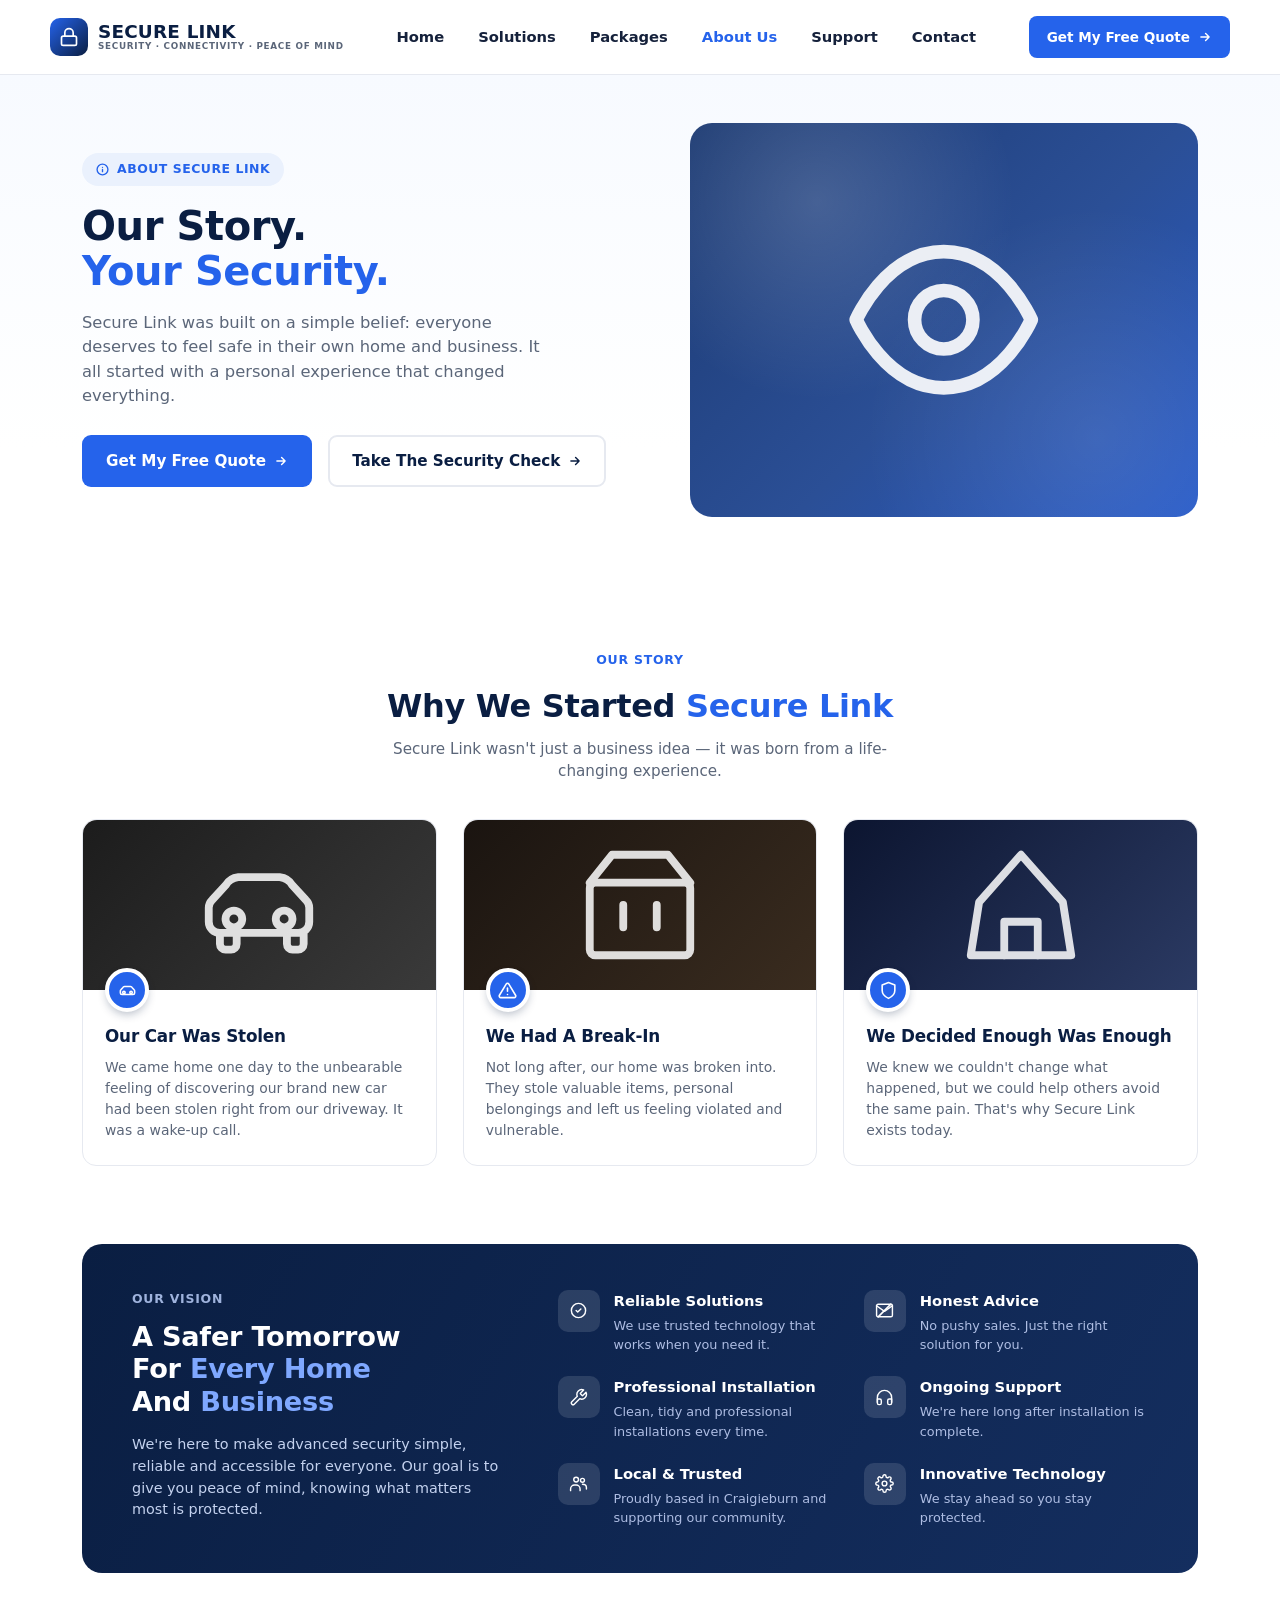
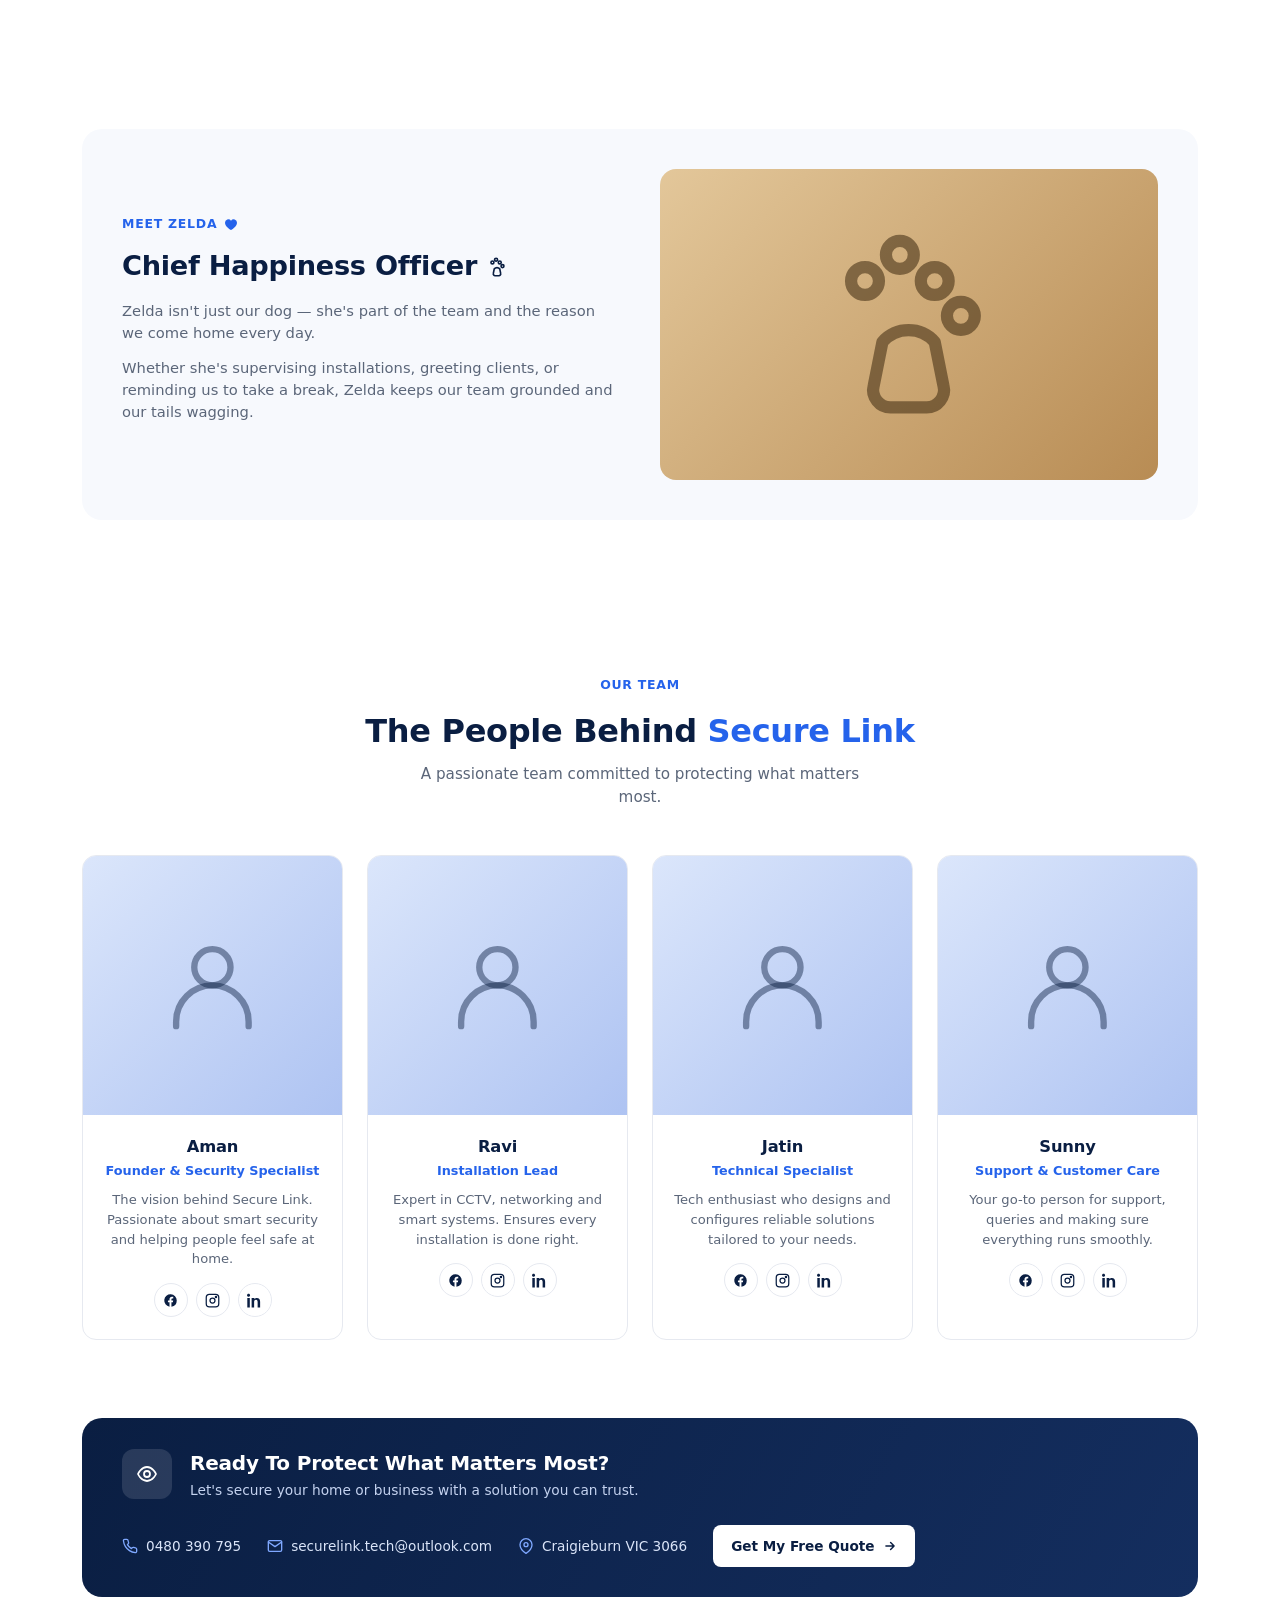
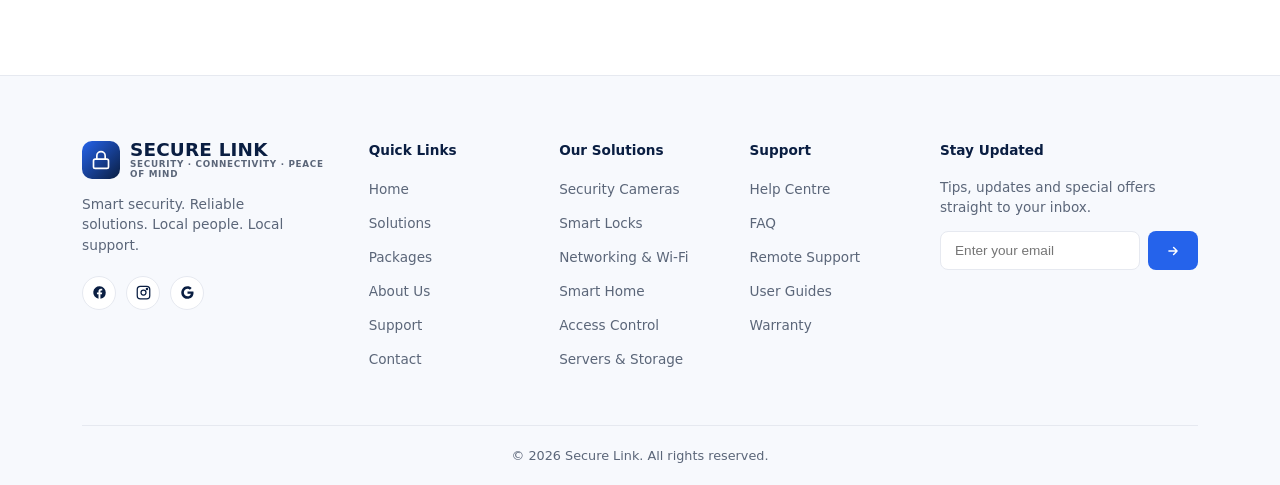
==== commit c9e469b5: "Fix UI" ====
--- a/about.html
+++ b/about.html
@@ -77,8 +77,8 @@
       <div class="story-card">
         <div class="story-thumb" style="--s1:#1c1c1c;--s2:#3a3a3a;">
           <svg viewBox="0 0 24 24" fill="none" stroke="#fff" stroke-width="1.4" stroke-linecap="round" stroke-linejoin="round" style="opacity:.85;"><path d="M5 17h14M5 17a2 2 0 0 1-2-2v-2.5c0-.5.2-1 .6-1.4L6 8.5A3 3 0 0 1 8.3 7h7.4a3 3 0 0 1 2.3 1.5l2.4 2.6c.4.4.6.9.6 1.4V15a2 2 0 0 1-2 2M5 17v2a1 1 0 0 0 1 1h1a1 1 0 0 0 1-1v-2m9 0v2a1 1 0 0 0 1 1h1a1 1 0 0 0 1-1v-2"/><circle cx="7.5" cy="14.5" r="1.5"/><circle cx="16.5" cy="14.5" r="1.5"/></svg>
-          <div class="story-icon"><svg viewBox="0 0 24 24" fill="none" stroke="#fff" stroke-width="2" stroke-linecap="round" stroke-linejoin="round"><path d="M5 17h14M5 17a2 2 0 0 1-2-2v-2.5c0-.5.2-1 .6-1.4L6 8.5A3 3 0 0 1 8.3 7h7.4a3 3 0 0 1 2.3 1.5l2.4 2.6c.4.4.6.9.6 1.4V15a2 2 0 0 1-2 2"/><circle cx="7.5" cy="14.5" r="1.5"/><circle cx="16.5" cy="14.5" r="1.5"/></svg></div>
-        </div>
+        </div>
+        <div class="story-icon"><svg viewBox="0 0 24 24" fill="none" stroke="#fff" stroke-width="2" stroke-linecap="round" stroke-linejoin="round"><path d="M5 17h14M5 17a2 2 0 0 1-2-2v-2.5c0-.5.2-1 .6-1.4L6 8.5A3 3 0 0 1 8.3 7h7.4a3 3 0 0 1 2.3 1.5l2.4 2.6c.4.4.6.9.6 1.4V15a2 2 0 0 1-2 2"/><circle cx="7.5" cy="14.5" r="1.5"/><circle cx="16.5" cy="14.5" r="1.5"/></svg></div>
         <div class="story-body">
           <h3>Our Car Was Stolen</h3>
           <p>We came home one day to the unbearable feeling of discovering our brand new car had been stolen right from our driveway. It was a wake-up call.</p>
@@ -88,8 +88,8 @@
       <div class="story-card">
         <div class="story-thumb" style="--s1:#1a1410;--s2:#3a2c1f;">
           <svg viewBox="0 0 24 24" fill="none" stroke="#fff" stroke-width="1.4" stroke-linecap="round" stroke-linejoin="round" style="opacity:.85;"><rect x="3" y="8" width="18" height="13" rx="1"/><path d="M3 8l4-5h10l4 5M9 12v4M15 12v4"/></svg>
-          <div class="story-icon"><svg viewBox="0 0 24 24" fill="none" stroke="#fff" stroke-width="2" stroke-linecap="round" stroke-linejoin="round"><path d="M10.29 3.86L1.82 18a2 2 0 0 0 1.71 3h16.94a2 2 0 0 0 1.71-3L13.71 3.86a2 2 0 0 0-3.42 0z"/><line x1="12" y1="9" x2="12" y2="13"/><line x1="12" y1="17" x2="12.01" y2="17"/></svg></div>
-        </div>
+        </div>
+        <div class="story-icon"><svg viewBox="0 0 24 24" fill="none" stroke="#fff" stroke-width="2" stroke-linecap="round" stroke-linejoin="round"><path d="M10.29 3.86L1.82 18a2 2 0 0 0 1.71 3h16.94a2 2 0 0 0 1.71-3L13.71 3.86a2 2 0 0 0-3.42 0z"/><line x1="12" y1="9" x2="12" y2="13"/><line x1="12" y1="17" x2="12.01" y2="17"/></svg></div>
         <div class="story-body">
           <h3>We Had A Break-In</h3>
           <p>Not long after, our home was broken into. They stole valuable items, personal belongings and left us feeling violated and vulnerable.</p>
@@ -99,8 +99,8 @@
       <div class="story-card">
         <div class="story-thumb" style="--s1:#0c1530;--s2:#2b3a63;">
           <svg viewBox="0 0 24 24" fill="none" stroke="#fff" stroke-width="1.4" stroke-linecap="round" stroke-linejoin="round" style="opacity:.85;"><path d="M3 21l1.5-9.5L12 3l7.5 8.5L21 21H3z"/><path d="M9 21v-6h6v6"/></svg>
-          <div class="story-icon"><svg viewBox="0 0 24 24" fill="none" stroke="#fff" stroke-width="2" stroke-linecap="round" stroke-linejoin="round"><path d="M12 22s8-4 8-10V5l-8-3-8 3v7c0 6 8 10 8 10z"/></svg></div>
-        </div>
+        </div>
+        <div class="story-icon"><svg viewBox="0 0 24 24" fill="none" stroke="#fff" stroke-width="2" stroke-linecap="round" stroke-linejoin="round"><path d="M12 22s8-4 8-10V5l-8-3-8 3v7c0 6 8 10 8 10z"/></svg></div>
         <div class="story-body">
           <h3>We Decided Enough Was Enough</h3>
           <p>We knew we couldn't change what happened, but we could help others avoid the same pain. That's why Secure Link exists today.</p>
--- a/shared.css
+++ b/shared.css
@@ -193,10 +193,11 @@
   .sol-card{
     border:1px solid var(--line);
     border-radius:var(--radius);
-    overflow:hidden;
+    overflow:visible;
     background:#fff;
     transition:box-shadow .2s ease, transform .2s ease;
     display:flex; flex-direction:column;
+    position:relative;
   }
   .sol-card:hover{box-shadow:0 18px 40px -22px rgba(10,30,66,.25); transform:translateY(-3px);}
   .sol-thumb{
@@ -204,16 +205,21 @@
     background:linear-gradient(135deg,var(--c1,#dbe6fb),var(--c2,#aec3f2));
     position:relative;
     display:flex;align-items:center;justify-content:center;
+    border-radius:var(--radius) var(--radius) 0 0;
+    overflow:hidden;
   }
   .sol-thumb svg{width:64px;height:64px;color:rgba(10,30,66,.55);}
-  .sol-body{padding:22px 22px 24px; flex:1; display:flex; flex-direction:column;}
+  .sol-body{padding:22px 22px 24px; flex:1; display:flex; flex-direction:column; border-radius:0 0 var(--radius) var(--radius); overflow:hidden;}
   .sol-icon{
     width:46px;height:46px;border-radius:50%;
     background:var(--blue);
     display:flex;align-items:center;justify-content:center;
-    margin-top:-44px; margin-bottom:14px;
     border:4px solid #fff;
     flex-shrink:0;
+    position:absolute;
+    top:148px; left:22px;
+    box-shadow:0 4px 10px -2px rgba(10,30,66,.3);
+    z-index:2;
   }
   .sol-icon svg{width:20px;height:20px;color:#fff;}
   .sol-body h3{font-size:1.12rem; margin-bottom:3px;}
@@ -282,26 +288,31 @@
   .proj-card{
     border:1px solid var(--line);
     border-radius:var(--radius);
-    overflow:hidden;
+    overflow:visible;
     background:#fff;
+    position:relative;
   }
   .proj-thumb{
     height:190px;
     background:linear-gradient(135deg,var(--p1,#0a1e42),var(--p2,#2563eb));
     position:relative;
+    border-radius:var(--radius) var(--radius) 0 0;
+    overflow:hidden;
   }
   .proj-badges{
-    position:absolute; bottom:-22px; left:20px;
+    position:absolute; top:170px; left:20px;
     display:flex; gap:8px;
+    z-index:2;
   }
   .proj-badge{
     width:40px;height:40px;border-radius:50%;
     background:var(--blue);
     border:3px solid #fff;
     display:flex;align-items:center;justify-content:center;
+    box-shadow:0 4px 10px -2px rgba(10,30,66,.3);
   }
   .proj-badge svg{width:17px;height:17px;color:#fff;}
-  .proj-body{padding:34px 22px 24px;}
+  .proj-body{padding:34px 22px 24px; border-radius:0 0 var(--radius) var(--radius); overflow:hidden;}
   .proj-body h3{font-size:1.08rem; margin-bottom:3px;}
   .proj-tag{color:var(--blue); font-weight:700; font-size:.82rem; margin-bottom:10px;}
   .proj-body p{color:var(--muted); font-size:.87rem; margin-bottom:18px;}
@@ -528,20 +539,24 @@
 
   /* ABOUT: story cards */
   .story-grid{display:grid; grid-template-columns:repeat(3,1fr); gap:26px;}
-  .story-card{border:1px solid var(--line); border-radius:var(--radius); overflow:hidden; background:#fff;}
+  .story-card{border:1px solid var(--line); border-radius:var(--radius); overflow:visible; background:#fff; position:relative;}
   .story-thumb{
     height:170px; position:relative;
     background:linear-gradient(135deg,var(--s1,#1c1c1c),var(--s2,#3a3a3a));
     display:flex;align-items:center;justify-content:center;
+    border-radius:var(--radius) var(--radius) 0 0;
+    overflow:hidden;
   }
   .story-thumb svg{width:38%; color:rgba(255,255,255,.85);}
   .story-icon{
     width:44px;height:44px;border-radius:50%; background:var(--blue);
     display:flex;align-items:center;justify-content:center;
-    position:absolute; bottom:-22px; left:22px; border:4px solid #fff;
+    position:absolute; top:148px; left:22px; border:4px solid #fff;
+    z-index:2;
+    box-shadow:0 4px 10px -2px rgba(10,30,66,.3);
   }
   .story-icon svg{width:19px;height:19px; color:#fff;}
-  .story-body{padding:34px 22px 24px;}
+  .story-body{padding:34px 22px 24px; border-radius:0 0 var(--radius) var(--radius); overflow:hidden;}
   .story-body h3{font-size:1.05rem; margin-bottom:8px;}
   .story-body p{font-size:.87rem; color:var(--muted);}
 
